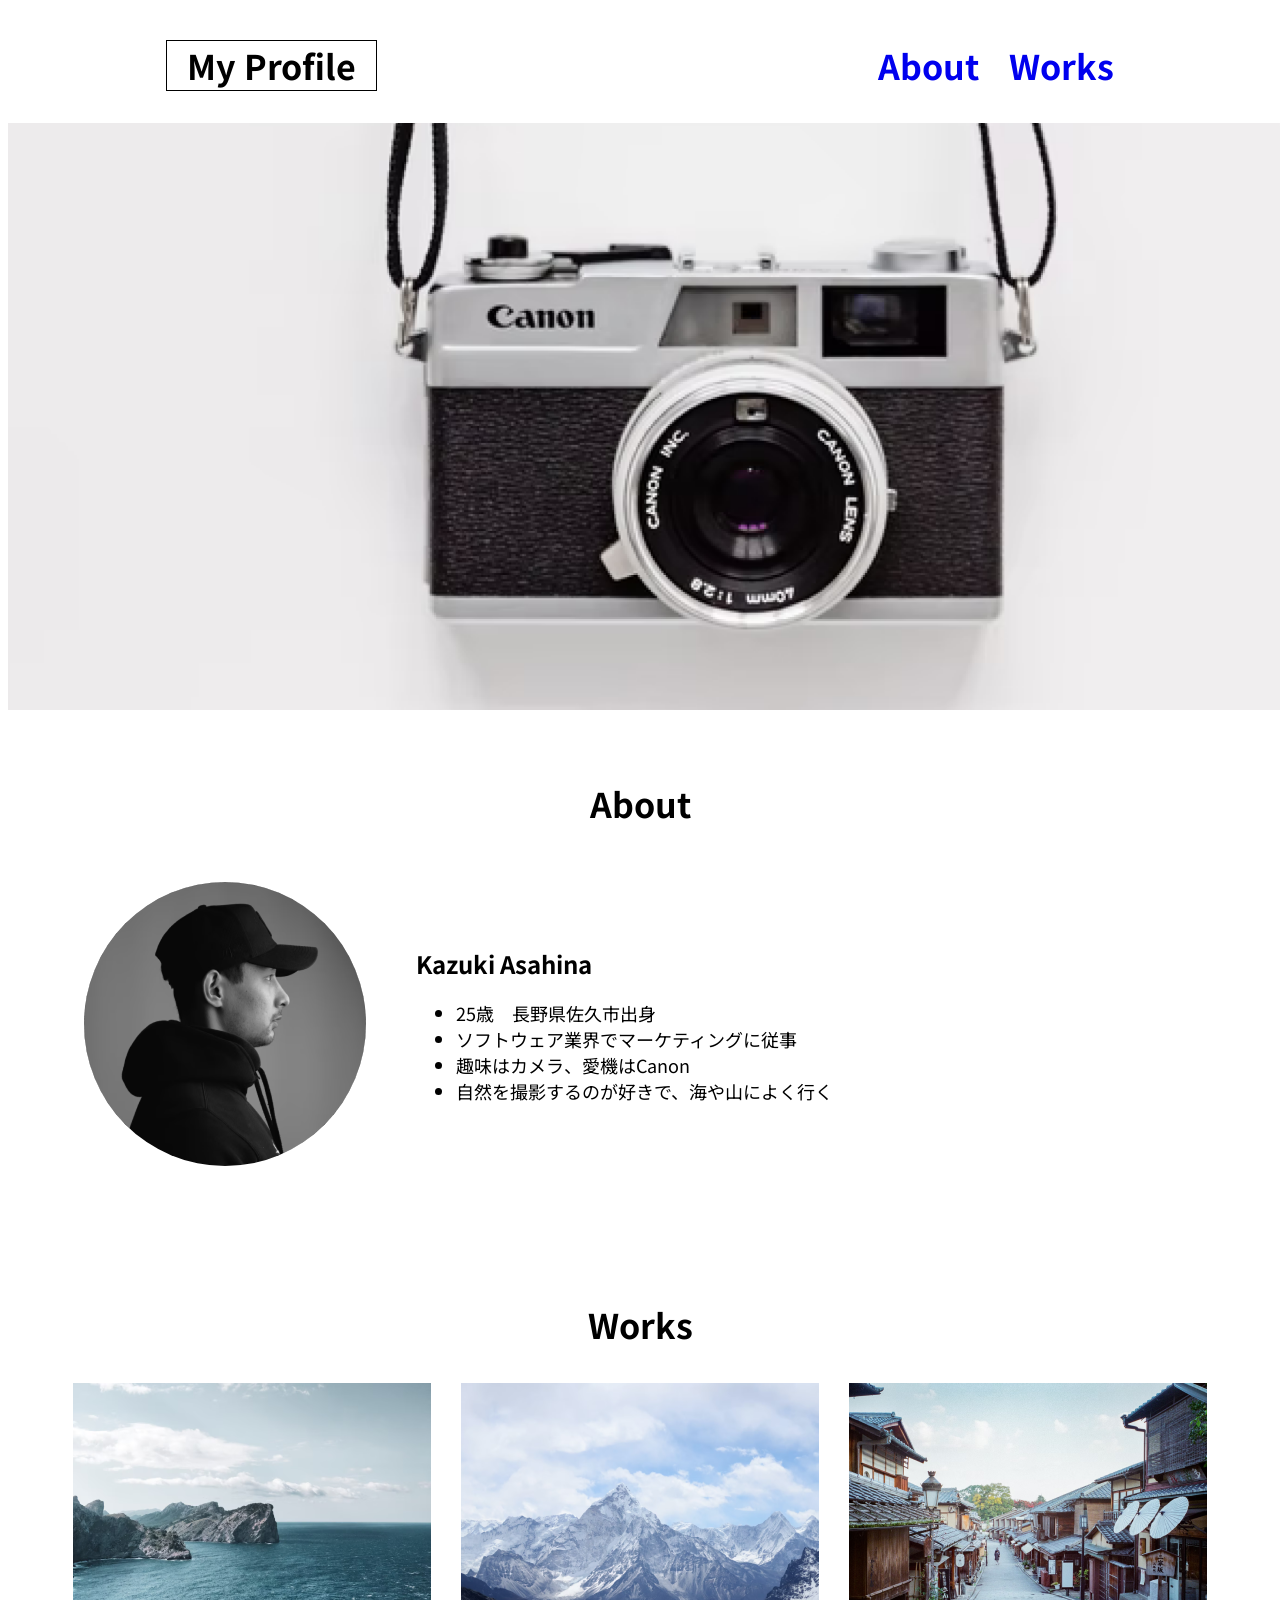
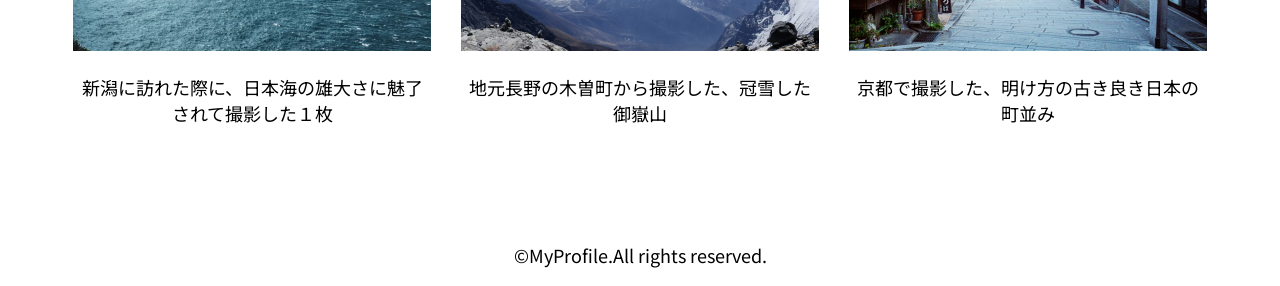
==== kadai_001/index.html @ 430d31fb "Add files via upload" ====
<!DOCTYPE html>
<html>
  <head>
    <meta charset="UTF-8">
    <link rel="stylesheet" href="style.css">
    <meta name="description" content="自己紹介と趣味を掲載するサイトです。">
    <title>MyProfile</title>
    <link rel="preconnect" href="https://fonts.googleapis.com">
    <link rel="preconnect" href="https://fonts.gstatic.com" crossorigin>
    <link href="https://fonts.googleapis.com/css2?family=Josefin+Sans:ital,wght@0,100..700;1,100..700&family=Noto+Sans+JP&display=swap" rel="stylesheet">
  </head>

  <body>
    <header>
        <div id="home">
            <a href="index.html">My Profile</a>
        </div>

        <div id="nav">
          <a href="index.html#About">About</a>
          <a href="index.html#Works">Works</a>
        </div>
    </header>

    <main>
      <article>

        <div id="camera">
          <img src="Figma/main.png">
        </div>

        <section id="about">
          <h1>About</h1>
          <div id="about-flex">
            <img id="about-photo" src="Figma/about.png" alt="顔写真">
            <div id="profile">
              <h2>Kazuki Asahina</h2>
              <ul>
                <li>25歳　長野県佐久市出身</li>
                <li>ソフトウェア業界でマーケティングに従事</li>
                <li>趣味はカメラ、愛機はCanon</li>
                <li>自然を撮影するのが好きで、海や山によく行く</li>
              </ul>
            </div>
          </div>
        </section>

        <section id="works">
          <h1>Works</h1>
          <div id="works-flex">
            <div id="left">
              <img id="works-left" src="Figma/works1.png" alt="日本海の写真">
              <p>新潟に訪れた際に、日本海の雄大さに魅了されて撮影した１枚</p>
            </div>

            <div id="center">
              <img id="works-center" src="Figma/works2.png" alt="御嶽山の写真">
              <p>地元長野の木曽町から撮影した、冠雪した御嶽山</p>
            </div>

            <div id="right">
              <img id="works-right" src="Figma/works3.png" alt="京都の街並みの写真">
              <p>京都で撮影した、明け方の古き良き日本の町並み</p>
            </div>
          </div>
        </section>

      </article>

      <footer>
        <p id="copyright">&copy;MyProfile.All rights reserved.</p>
      </footer>

    </main>
  </body>
</html>
---- kadai_001/style.css ----
html,body{
  width: auto;
}

body{
  font-family: "Noto Sans JP", sans-serif;
  font-size: 18px;
  background-color: #ffffff;
}

header{
  display: flex;
  justify-content: space-between;
  align-items: center;

  box-sizing: border-box;
  width: 980px;
  height: 115px;
  
  margin: 0 auto;
  padding: 32px 16px;

  font-size: 34px;
  font-weight: bold;
}

#home > a,#nav > a{
  text-decoration: none;
}

#home > a,#nav > a:visited{
  color:#000000;
}

#home{
  border: solid 1px #000000;
  padding: 0 20px;
}

#nav{
  display: flex;
  gap: 30px;
}

#camera > img{
  width: 1440px;
  height: 587px;
  top: 140px;
}

h1{
  font-size: 34px;
}

#about{
text-align: center;
padding: 30px;
}

#about-photo{
  border-radius: 50%;
}

#about-flex{
  display: flex;
  justify-content: center;
  align-items: center;
  gap: 50px;
  padding: 20px;
  width: 800px;
}

#profile{
  text-align: left;
}

h2{
  font-size: 24px;
}

#works{
  text-align: center;
  padding: 50px;
}

#works-flex{
  display: flex;
  justify-content: center;
  gap: 30px;
  max-width: 500px;
  margin: 30px auto;
}

#left,#center,#right{
  text-align: center;
}

footer{
  text-align: center;
}
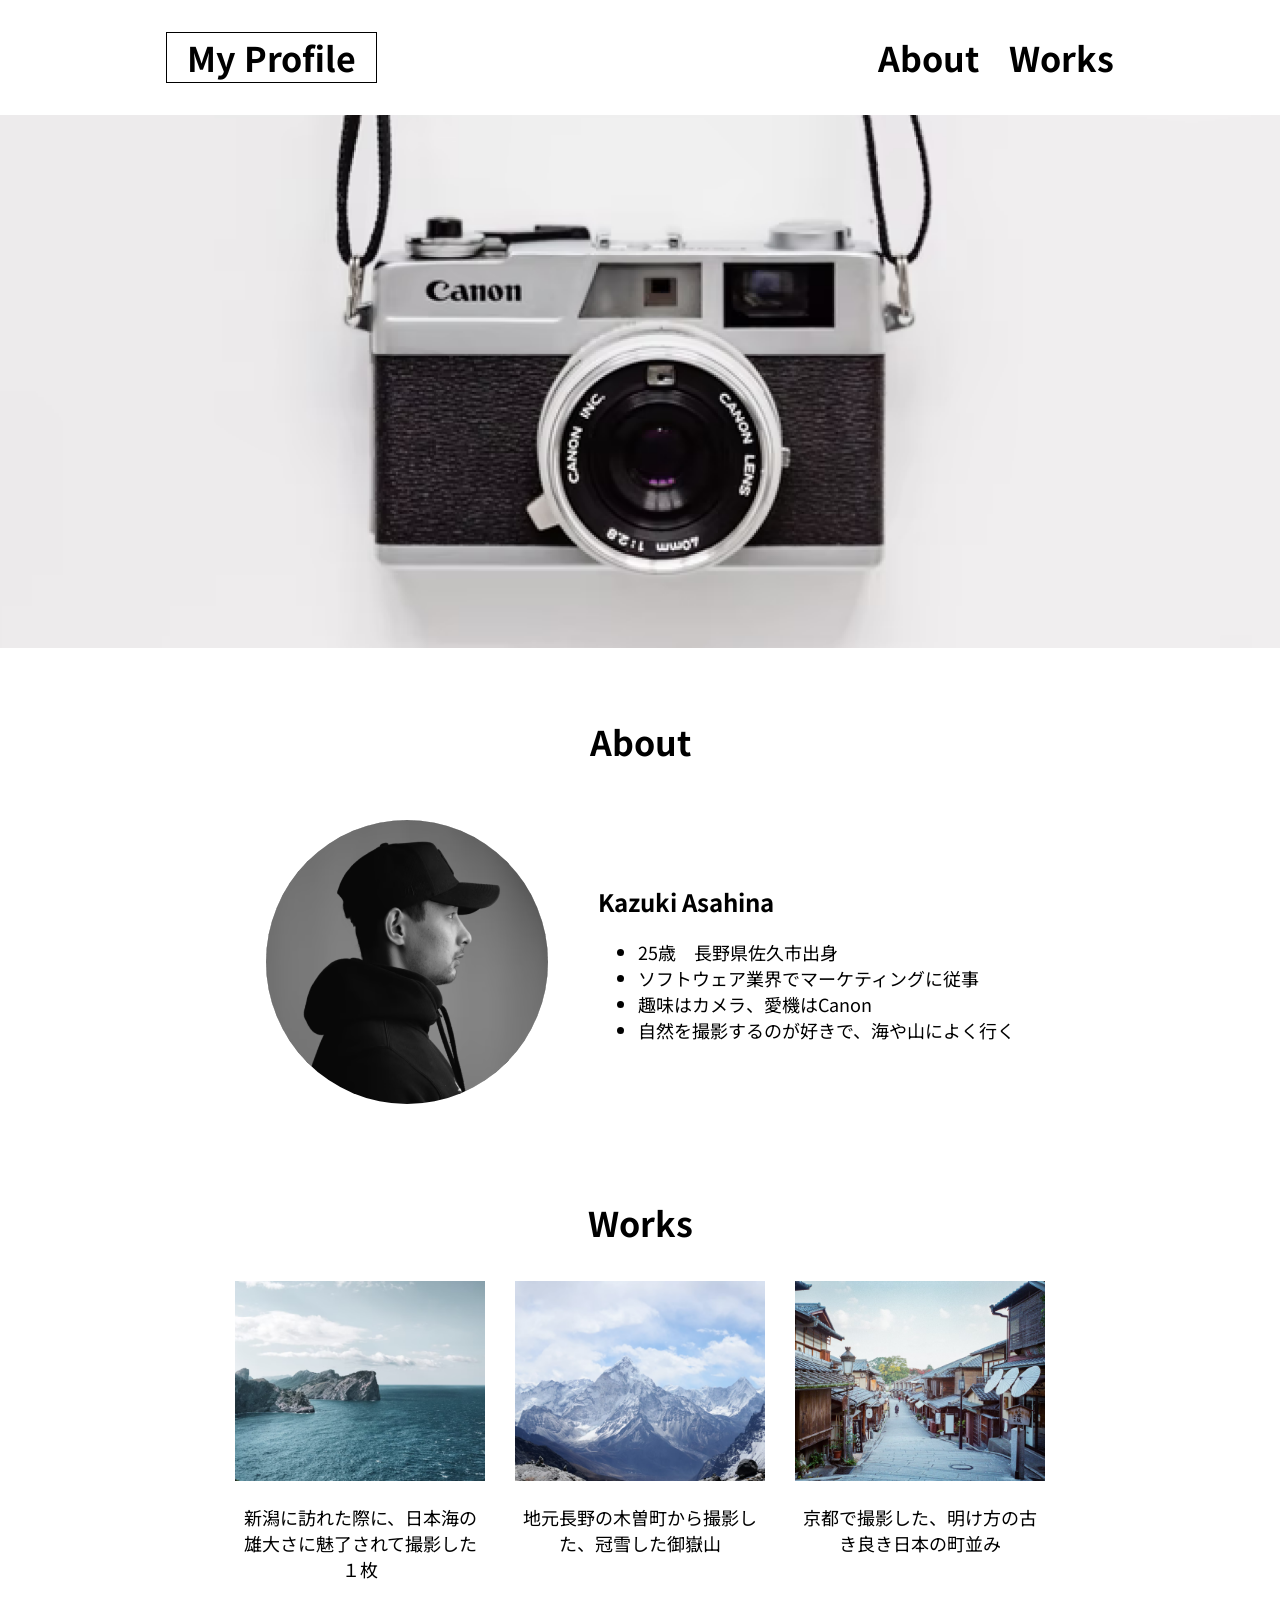
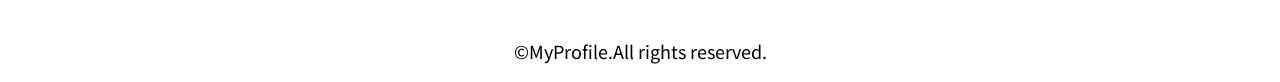
==== commit 72d8ee9f: "Add files via upload" ====
--- a/kadai_001/index.html
+++ b/kadai_001/index.html
@@ -17,8 +17,8 @@
         </div>
 
         <div id="nav">
-          <a href="index.html#About">About</a>
-          <a href="index.html#Works">Works</a>
+          <a href="index.html#about">About</a>
+          <a href="index.html#works">Works</a>
         </div>
     </header>
 
@@ -48,17 +48,17 @@
         <section id="works">
           <h1>Works</h1>
           <div id="works-flex">
-            <div id="left">
+            <div class="photo">
               <img id="works-left" src="Figma/works1.png" alt="日本海の写真">
               <p>新潟に訪れた際に、日本海の雄大さに魅了されて撮影した１枚</p>
             </div>
 
-            <div id="center">
+            <div class="photo">
               <img id="works-center" src="Figma/works2.png" alt="御嶽山の写真">
               <p>地元長野の木曽町から撮影した、冠雪した御嶽山</p>
             </div>
 
-            <div id="right">
+            <div class="photo">
               <img id="works-right" src="Figma/works3.png" alt="京都の街並みの写真">
               <p>京都で撮影した、明け方の古き良き日本の町並み</p>
             </div>
--- a/kadai_001/style.css
+++ b/kadai_001/style.css
@@ -1,12 +1,15 @@
 html,body{
   width: auto;
 }
+
 
 body{
   font-family: "Noto Sans JP", sans-serif;
   font-size: 18px;
   background-color: #ffffff;
+  margin: 0;
 }
+
 
 header{
   display: flex;
@@ -24,8 +27,10 @@
   font-weight: bold;
 }
 
+
 #home > a,#nav > a{
   text-decoration: none;
+  color: #000000;
 }
 
 #home > a,#nav > a:visited{
@@ -42,11 +47,11 @@
   gap: 30px;
 }
 
+
 #camera > img{
-  width: 1440px;
-  height: 587px;
-  top: 140px;
+  width: 100vw;
 }
+
 
 h1{
   font-size: 34px;
@@ -67,12 +72,12 @@
   align-items: center;
   gap: 50px;
   padding: 20px;
-  width: 800px;
 }
 
 #profile{
   text-align: left;
 }
+
 
 h2{
   font-size: 24px;
@@ -80,21 +85,56 @@
 
 #works{
   text-align: center;
-  padding: 50px;
+  padding: 10px;
 }
 
 #works-flex{
   display: flex;
   justify-content: center;
   gap: 30px;
-  max-width: 500px;
-  margin: 30px auto;
+  width: 500px;
+  margin: 10px auto;
 }
 
-#left,#center,#right{
+.photo{
+  width: 300px;
+}
+
+.photo > img{
+  width: 250px;
+  height: 200px;
+  object-fit: cover;
+}
+
+
+footer{
   text-align: center;
 }
 
-footer{
-  text-align: center;
-} +
+@media screen and (max-width: 767px){
+  header{
+    width: 100%;
+    padding-left: 5px;
+    padding-right: 5px;
+  }
+
+  #about-flex{
+    flex-direction: column;
+  }
+
+  #works-flex{
+    flex-direction: column;
+    width: 100%;
+    align-items: center;
+  }
+
+  .photo{
+    width: 100%;
+  }
+
+  .photo > img{
+    width: 100%;
+    height: auto;
+  }
+}
